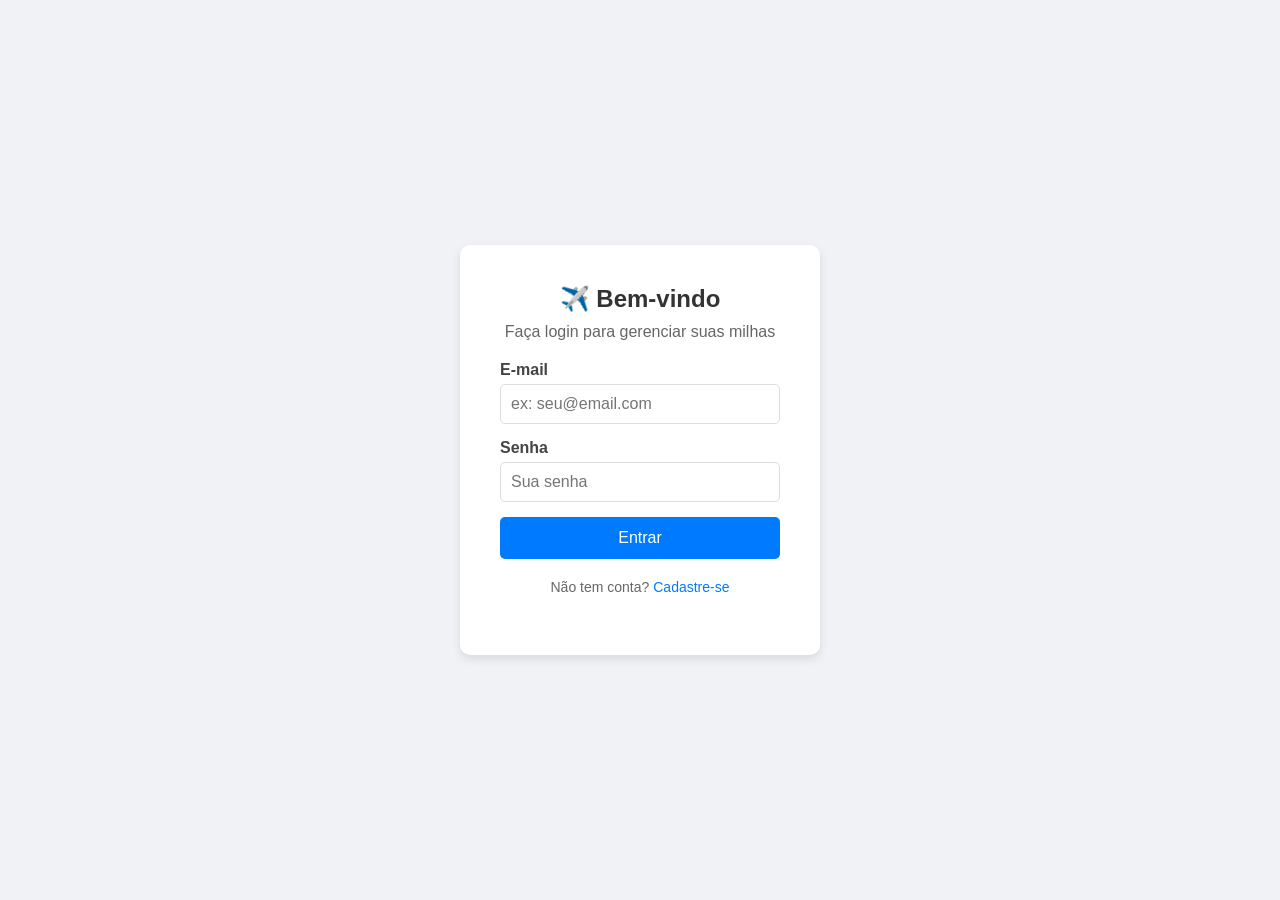
==== frontend/index.html @ 690b1612 "Estrutura inicial do projeto completo (front e back)" ====
<!DOCTYPE html>
<html lang="pt-BR">
<head>
    <meta charset="UTF-8">
    <meta name="viewport" content="width=device-width, initial-scale=1.0">
    <title>Login - Gerenciador de Milhas</title>
    <link rel="stylesheet" href="css/style.css">
</head>
<body>

    <div class="container">
        <div class="card">
            <h2>✈️ Bem-vindo</h2>
            <p>Faça login para gerenciar suas milhas</p>
            
            <form id="loginForm">
                <div class="form-group">
                    <label for="email">E-mail</label>
                    <input type="email" id="email" required placeholder="ex: seu@email.com">
                </div>

                <div class="form-group">
                    <label for="senha">Senha</label>
                    <input type="password" id="senha" required placeholder="Sua senha">
                </div>

                <button type="submit" id="btnEntrar">Entrar</button>
            </form>

            <div class="footer">
                <p>Não tem conta? <a href="cadastro.html">Cadastre-se</a></p>
            </div>
        </div>
    </div>

    <script src="js/login.js"></script>
</body>
</html>
---- frontend/css/style.css ----
* {
    box-sizing: border-box;
    margin: 0;
    padding: 0;
    font-family: 'Segoe UI', Tahoma, Geneva, Verdana, sans-serif;
}

body {
    background-color: #f0f2f5;
    display: flex;
    justify-content: center;
    align-items: center;
    height: 100vh;
}

.container {
    width: 100%;
    max-width: 400px;
    padding: 20px;
}

/* Estilos Gerais de Cartão (Usado no Login e Formulários) */
.card {
    background: white;
    padding: 40px;
    border-radius: 10px;
    box-shadow: 0 4px 10px rgba(0,0,0,0.1);
    text-align: center;
}

h2 { margin-bottom: 10px; color: #333; }
p { margin-bottom: 20px; color: #666; }

/* Formulários */
.form-group {
    margin-bottom: 15px;
    text-align: left;
}

/* --- CLASSE NOVA PARA CORRIGIR DATAS LADO A LADO --- */
.form-row {
    display: flex;
    gap: 15px;
    width: 100%;
    /* Isso garante que, se um label for maior, o input do vizinho estica ou alinha */
    align-items: flex-end; 
}

.form-row .form-group {
    flex: 1;
    min-width: 0;
    display: flex;
    flex-direction: column; /* Garante que o label fique em cima do input */
}

/* Força o label a ter uma altura fixa ou não quebrar linha, se preferir */
.form-row label {
    margin-bottom: 5px;
    /* Opção A: Evita quebra de linha (pode cortar o texto se for muito pequeno) */
    white-space: nowrap; 
    overflow: hidden;
    text-overflow: ellipsis;
}
/* -------------------------------------------------- */

label {
    display: block;
    margin-bottom: 5px;
    font-weight: bold;
    color: #444;
}

input, select {
    width: 100%;
    padding: 10px;
    border: 1px solid #ddd;
    border-radius: 5px;
    font-size: 16px;
}

button {
    width: 100%;
    padding: 12px;
    background-color: #007bff;
    color: white;
    border: none;
    border-radius: 5px;
    font-size: 16px;
    cursor: pointer;
    transition: background 0.3s;
}

button:hover { background-color: #0056b3; }

.footer { margin-top: 20px; font-size: 14px; }
a { color: #007bff; text-decoration: none; }

/* --- Estilos do Dashboard e Navbar --- */

.navbar {
    background-color: #007bff;
    color: white;
    padding: 15px 20px;
    display: flex;
    justify-content: space-between;
    align-items: center;
    box-shadow: 0 2px 5px rgba(0,0,0,0.1);
    position: fixed; /* Fixa no topo */
    top: 0;
    left: 0;
    width: 100%;
    z-index: 100;
    gap: 20px; /* Separa logo dos itens */
}

.logo {
    font-size: 20px;
    font-weight: bold;
}

.user-info {
    display: flex;
    align-items: center;
    gap: 15px;
}

.btn-logout {
    background: transparent;
    border: 1px solid white;
    padding: 5px 15px;
    width: auto;
}

.btn-logout:hover {
    background: rgba(255,255,255,0.2);
}

.dashboard-container {
    max-width: 800px;
    margin: 80px auto 30px; /* Margem superior maior por causa da navbar fixa */
}

.dashboard-header {
    display: flex;
    justify-content: space-between;
    align-items: center;
    margin-bottom: 20px;
}

.btn-add {
    background-color: #28a745;
    width: auto;
    padding: 10px 20px;
    border-radius: 5px;
}

.btn-add:hover { background-color: #218838; }

/* Grid de Cartões */
.cards-grid {
    display: grid;
    grid-template-columns: repeat(auto-fill, minmax(250px, 1fr));
    gap: 20px;
}

.card-item {
    background: white;
    padding: 20px;
    border-radius: 10px;
    box-shadow: 0 2px 5px rgba(0,0,0,0.05);
    border-left: 5px solid #007bff;
    text-align: left;
}

.card-item h3 {
    font-size: 18px;
    color: #555;
    margin-bottom: 10px;
}

.card-item .pontos {
    font-size: 24px;
    font-weight: bold;
    color: #007bff;
}

.loading-text { text-align: center; width: 100%; color: #666; }

/* --- Estilos do Modal --- */
.modal {
    display: none;
    position: fixed;
    z-index: 1000;
    left: 0;
    top: 0;
    width: 100%;
    height: 100%;
    background-color: rgba(0, 0, 0, 0.5);
    align-items: center;
    justify-content: center;
}

.modal-content {
    background-color: white;
    padding: 30px;
    border-radius: 10px;
    text-align: center;
    width: 90%;
    max-width: 400px;
    box-shadow: 0 5px 15px rgba(0,0,0,0.3);
    animation: slideDown 0.3s ease-out;
}

.modal-icon {
    font-size: 50px;
    margin-bottom: 10px;
}

.modal h2 {
    color: #28a745;
    margin-bottom: 10px;
}

.btn-modal {
    background-color: #007bff;
    color: white;
    border: none;
    padding: 10px 20px;
    border-radius: 5px;
    cursor: pointer;
    margin-top: 20px;
    width: 100%;
    font-size: 16px;
}

.btn-modal:hover { background-color: #0056b3; }

@keyframes slideDown {
    from { transform: translateY(-50px); opacity: 0; }
    to { transform: translateY(0); opacity: 1; }
}
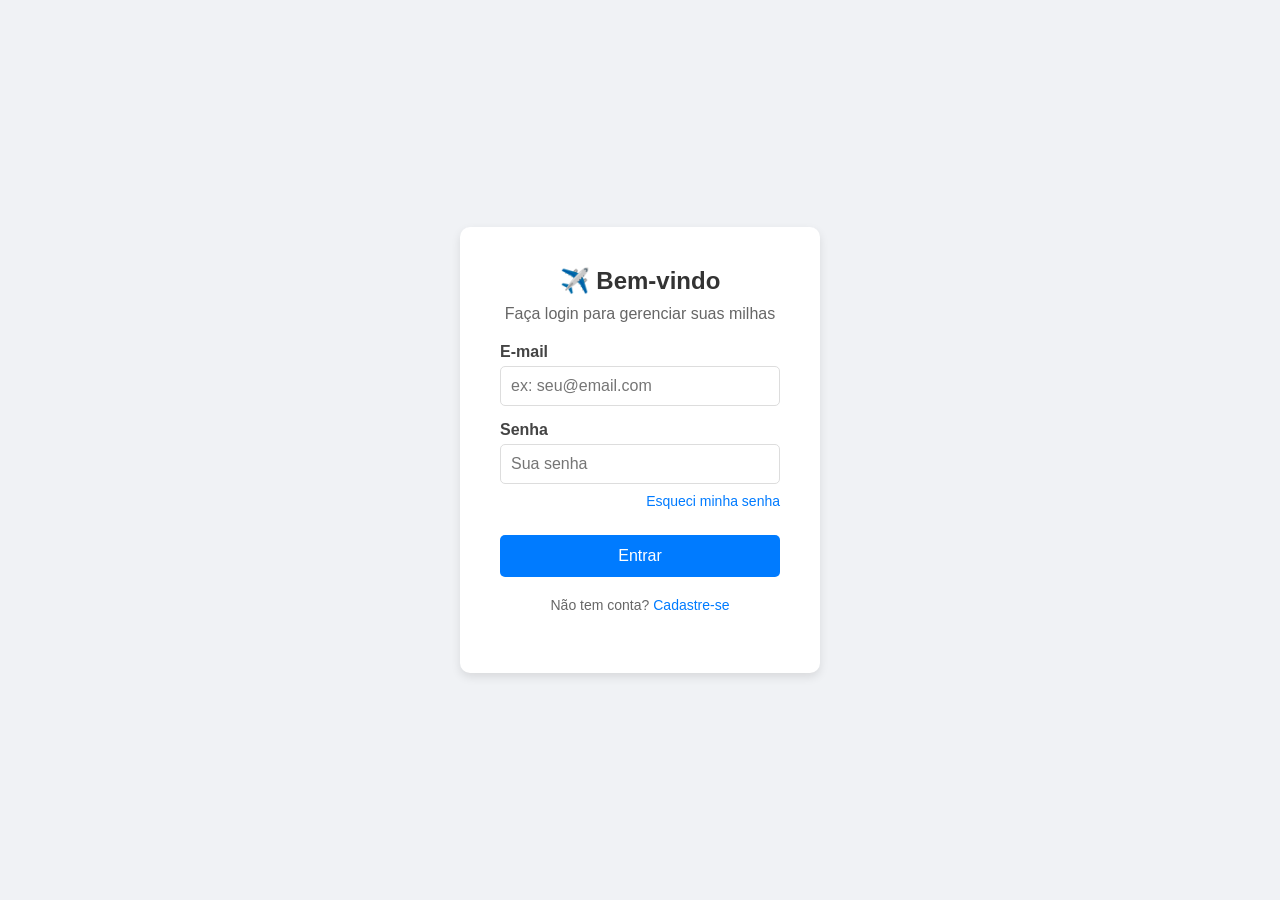
==== commit d05eb630: "adição do reset password no back e frontend sem mostrar o token na tela com o uso do mailtrap" ====
--- a/frontend/index.html
+++ b/frontend/index.html
@@ -22,9 +22,15 @@
                 <div class="form-group">
                     <label for="senha">Senha</label>
                     <input type="password" id="senha" required placeholder="Sua senha">
+                    
+                    <div style="text-align: right; margin-top: 8px;">
+                        <a href="esqueci-senha.html" style="font-size: 14px; color: #007bff; text-decoration: none;">
+                            Esqueci minha senha
+                        </a>
+                    </div>
                 </div>
 
-                <button type="submit" id="btnEntrar">Entrar</button>
+                <button type="submit" id="btnEntrar" style="margin-top: 10px;">Entrar</button>
             </form>
 
             <div class="footer">
